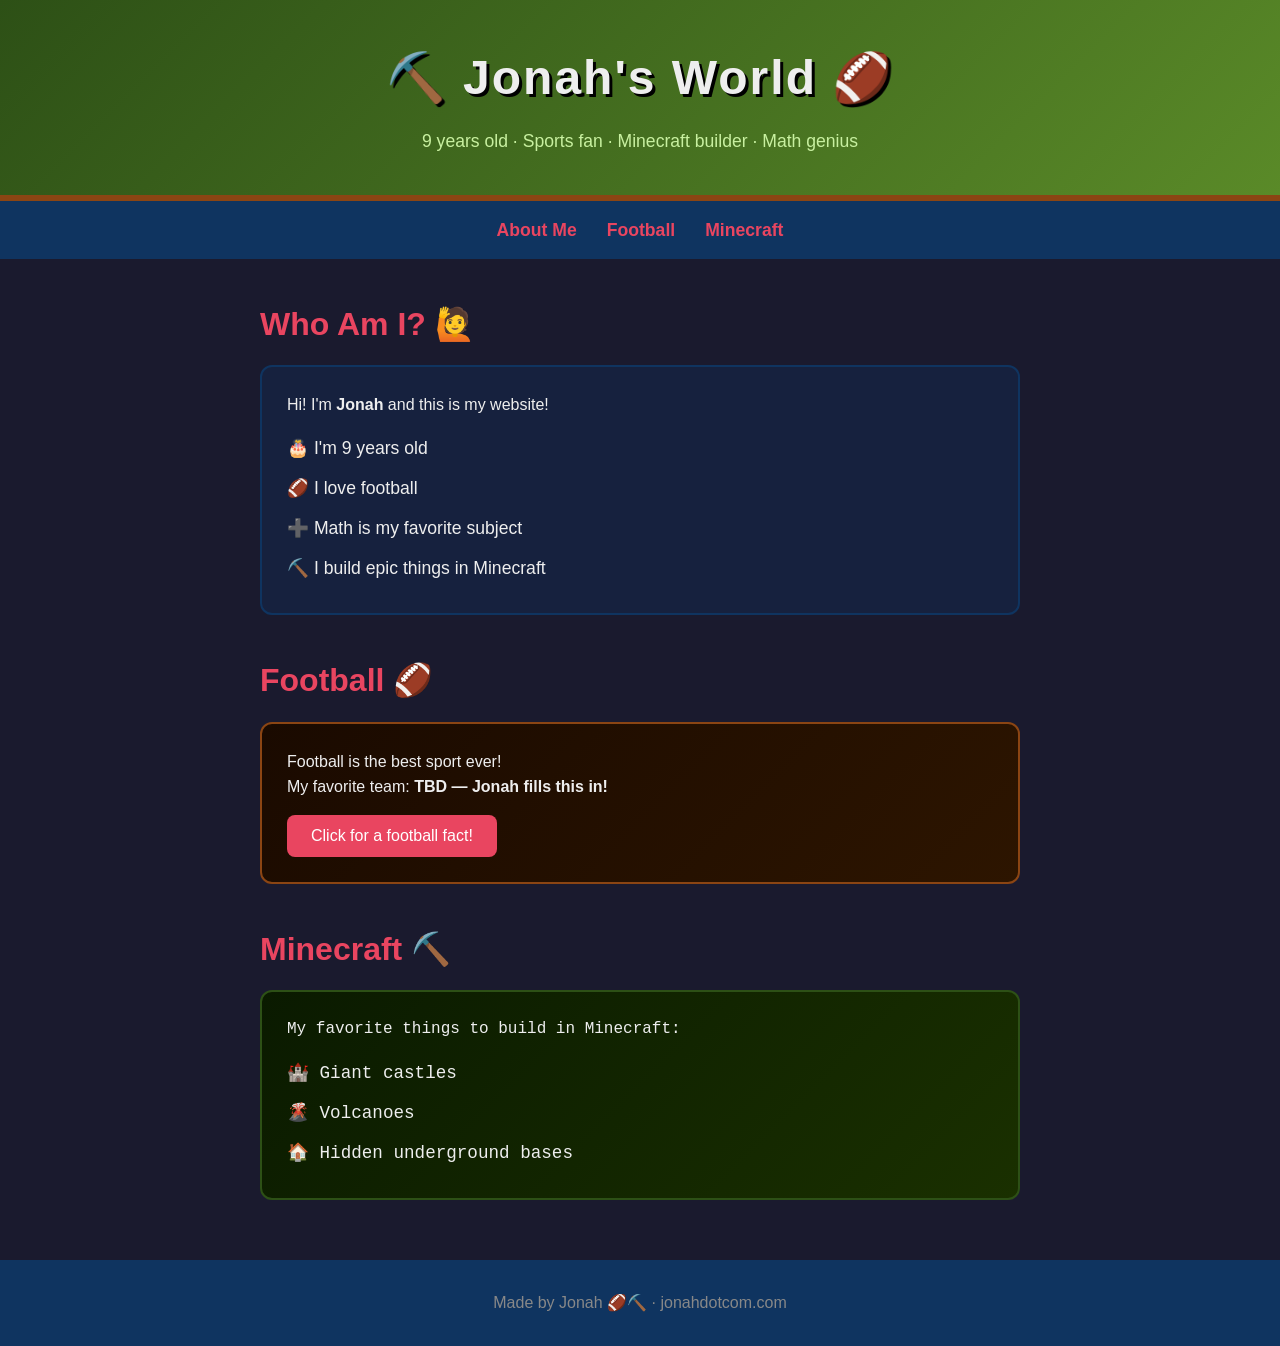
==== index.html @ eab2342b "Jonah's website - first launch" ====
<!DOCTYPE html>
  <html lang="en">
  <head>
    <meta charset="UTF-8" />
    <meta name="viewport" 
  content="width=device-width, initial-scale=1.0" 
  />
    <title>Jonah's World 🏈⛏️ </title>
    <link rel="stylesheet" href="style.css" />
  </head>
  <body>

    <!-- HEADER -->
    <header>
      <h1>⛏️  Jonah's World 🏈</h1>
      <p class="tagline">9 years old · Sports fan
  · Minecraft builder · Math genius</p>
    </header>

    <!-- NAVIGATION -->
    <nav>
      <a href="#about">About Me</a>
      <a href="#football">Football</a>
      <a href="#minecraft">Minecraft</a>
    </nav>

    <!-- WHO AM I SECTION -->
    <section id="about">
      <h2>Who Am I? 🙋</h2>
      <div class="card">
        <p>Hi! I'm <strong>Jonah</strong> and this
   is my website!</p>
        <ul>
          <li>🎂 I'm 9 years old</li>
          <li>🏈 I love football</li>
          <li>➕ Math is my favorite subject</li>
          <li>⛏️  I build epic things in
  Minecraft</li>
        </ul>
      </div>
    </section>

    <!-- FOOTBALL SECTION -->
    <section id="football">
      <h2>Football 🏈</h2>
      <div class="card football-card">
        <p>Football is the best sport ever!</p>
        <p>My favorite team: <strong>TBD — Jonah
  fills this in!</strong></p>
        <button id="football-btn">Click for a
  football fact!</button>
        <p id="football-fact" class="hidden"></p>
      </div>
    </section>

    <!-- MINECRAFT SECTION -->
    <section id="minecraft">
      <h2>Minecraft ⛏️ </h2>
      <div class="card minecraft-card">
        <p>My favorite things to build in
  Minecraft:</p>
        <ul>
          <li>🏰 Giant castles</li>
          <li>🌋 Volcanoes</li>
          <li>🏠 Hidden underground bases</li>
        </ul>
      </div>
    </section>

    <!-- FOOTER -->
    <footer>
      <p>Made by Jonah 🏈⛏️  · jonahdotcom.com</p>
    </footer>

    <script src="script.js"></script>
  </body>
  </html>
---- style.css ----
/* ===== RESET & BASE ===== */
  * {
    margin: 0;
    padding: 0;
    box-sizing: border-box;
  }

  body {
    font-family: 'Segoe UI', sans-serif;
    background-color: #1a1a2e;
    color: #eee;
    line-height: 1.6;
  }

  /* ===== HEADER ===== */
  header {
    background: linear-gradient(135deg, #2d5016,
  #5a8a28);
    text-align: center;
    padding: 40px 20px;
    border-bottom: 6px solid #8B4513;
  }

  header h1 {
    font-size: 3rem;
    text-shadow: 3px 3px 0px #000;
    letter-spacing: 2px;
  }

  .tagline {
    font-size: 1.1rem;
    margin-top: 10px;
    color: #c8f0a0;
  }

  /* ===== NAVIGATION ===== */
  nav {
    background: #0f3460;
    display: flex;
    justify-content: center;
    gap: 30px;
    padding: 15px;
    position: sticky;
    top: 0;
    z-index: 100;
  }

  nav a {
    color: #e94560;
    text-decoration: none;
    font-weight: bold;
    font-size: 1.1rem;
    transition: color 0.2s;
  }

  nav a:hover {
    color: #fff;
  }

  /* ===== SECTIONS ===== */
  section {
    max-width: 800px;
    margin: 40px auto;
    padding: 0 20px;
  }

  section h2 {
    font-size: 2rem;
    margin-bottom: 15px;
    color: #e94560;
  }

  /* ===== CARDS ===== */
  .card {
    background: #16213e;
    border-radius: 12px;
    padding: 25px;
    border: 2px solid #0f3460;
  }

  .card ul {
    list-style: none;
    margin-top: 10px;
  }

  .card ul li {
    padding: 6px 0;
    font-size: 1.1rem;
  }

  /* ===== FOOTBALL CARD ===== */
  .football-card {
    border-color: #8B4513;
    background: linear-gradient(135deg, #1a0a00,
  #2d1500);
  }

  /* ===== MINECRAFT CARD ===== */
  .minecraft-card {
    border-color: #2d5016;
    background: linear-gradient(135deg, #0a1a00,
  #1a3000);
    font-family: 'Courier New', monospace; /*
  Pixel-ish feel */
  }

  /* ===== BUTTON ===== */
  button {
    background: #e94560;
    color: white;
    border: none;
    padding: 12px 24px;
    border-radius: 8px;
    font-size: 1rem;
    cursor: pointer;
    margin-top: 15px;
    transition: transform 0.1s, background 0.2s;
  }

  button:hover {
    background: #c73652;
    transform: scale(1.05);
  }

  button:active {
    transform: scale(0.97);
  }

  /* ===== FOOTBALL FACT ===== */
  #football-fact {
    margin-top: 15px;
    font-style: italic;
    color: #c8f0a0;
    font-size: 1.05rem;
  }

  .hidden {
    display: none;
  }

  /* ===== FOOTER ===== */
  footer {
    text-align: center;
    padding: 30px;
    background: #0f3460;
    color: #888;
    margin-top: 60px;
  }
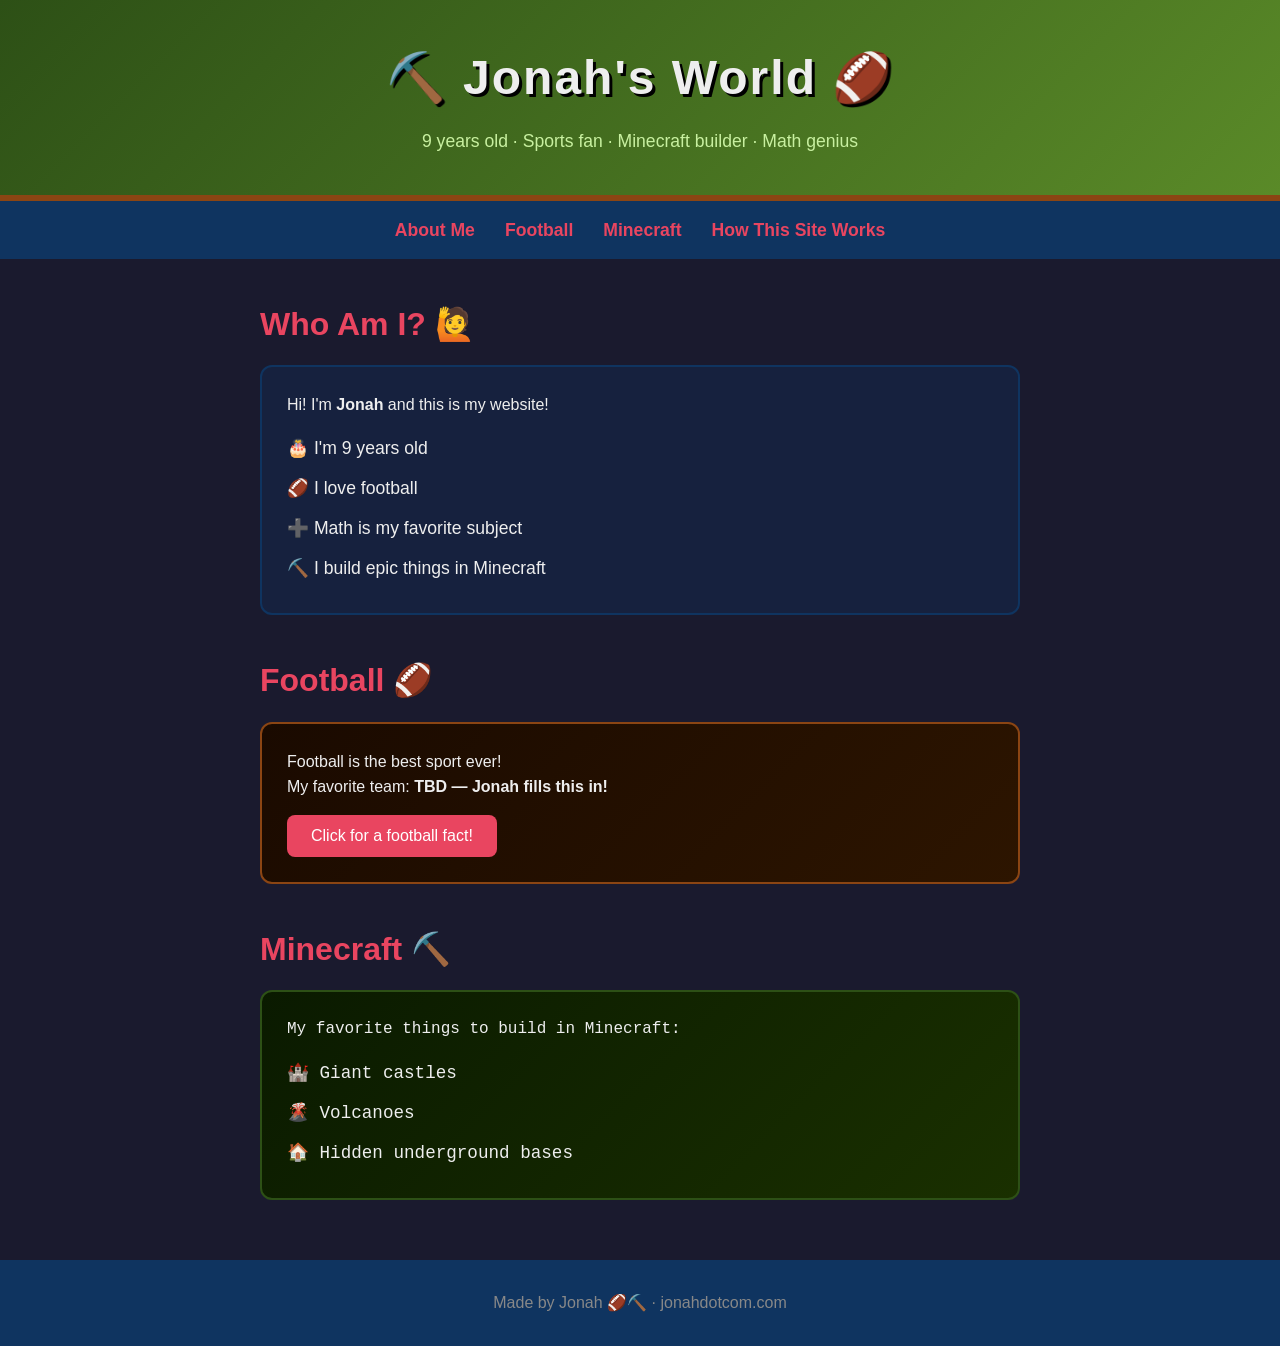
==== commit 4fbf74a6: "add about-this-site page with kid-friendly explanations" ====
--- a/index.html
+++ b/index.html
@@ -22,6 +22,7 @@
       <a href="#about">About Me</a>
       <a href="#football">Football</a>
       <a href="#minecraft">Minecraft</a>
+      <a href="about-this-site.html">How This Site Works</a>
     </nav>
 
     <!-- WHO AM I SECTION -->
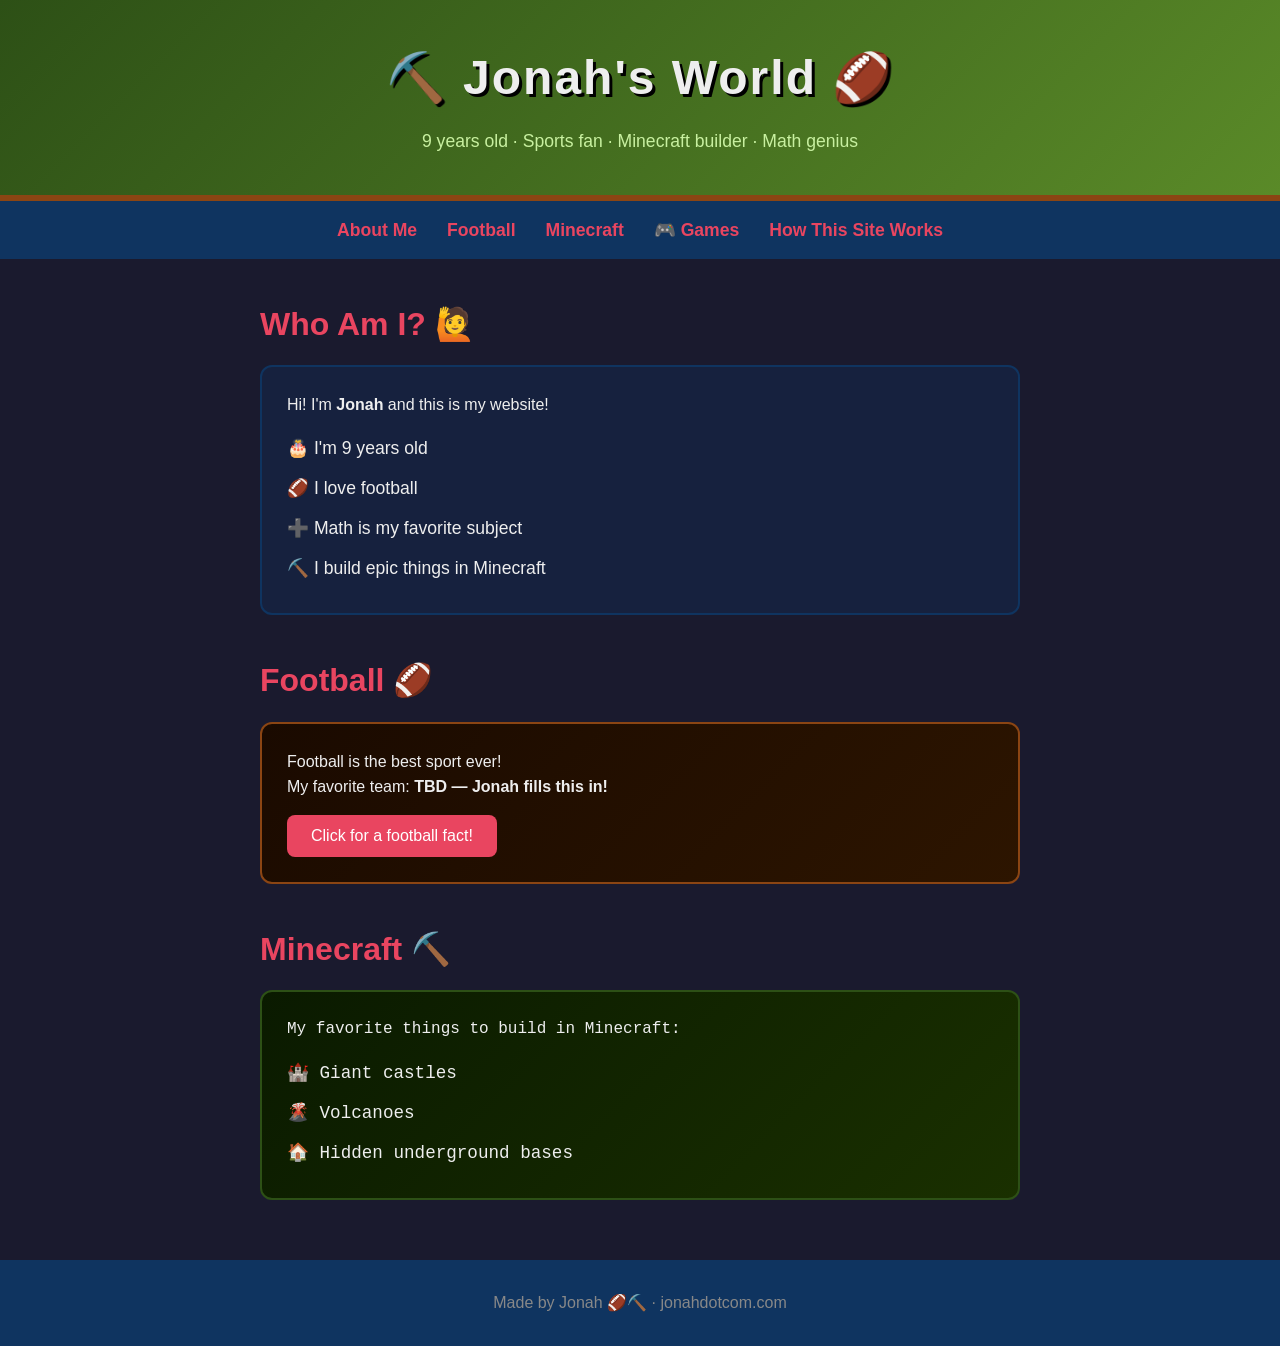
==== commit fee313e7: "add games page template and nav links" ====
--- a/index.html
+++ b/index.html
@@ -22,6 +22,7 @@
       <a href="#about">About Me</a>
       <a href="#football">Football</a>
       <a href="#minecraft">Minecraft</a>
+      <a href="games.html">🎮 Games</a>
       <a href="about-this-site.html">How This Site Works</a>
     </nav>
 
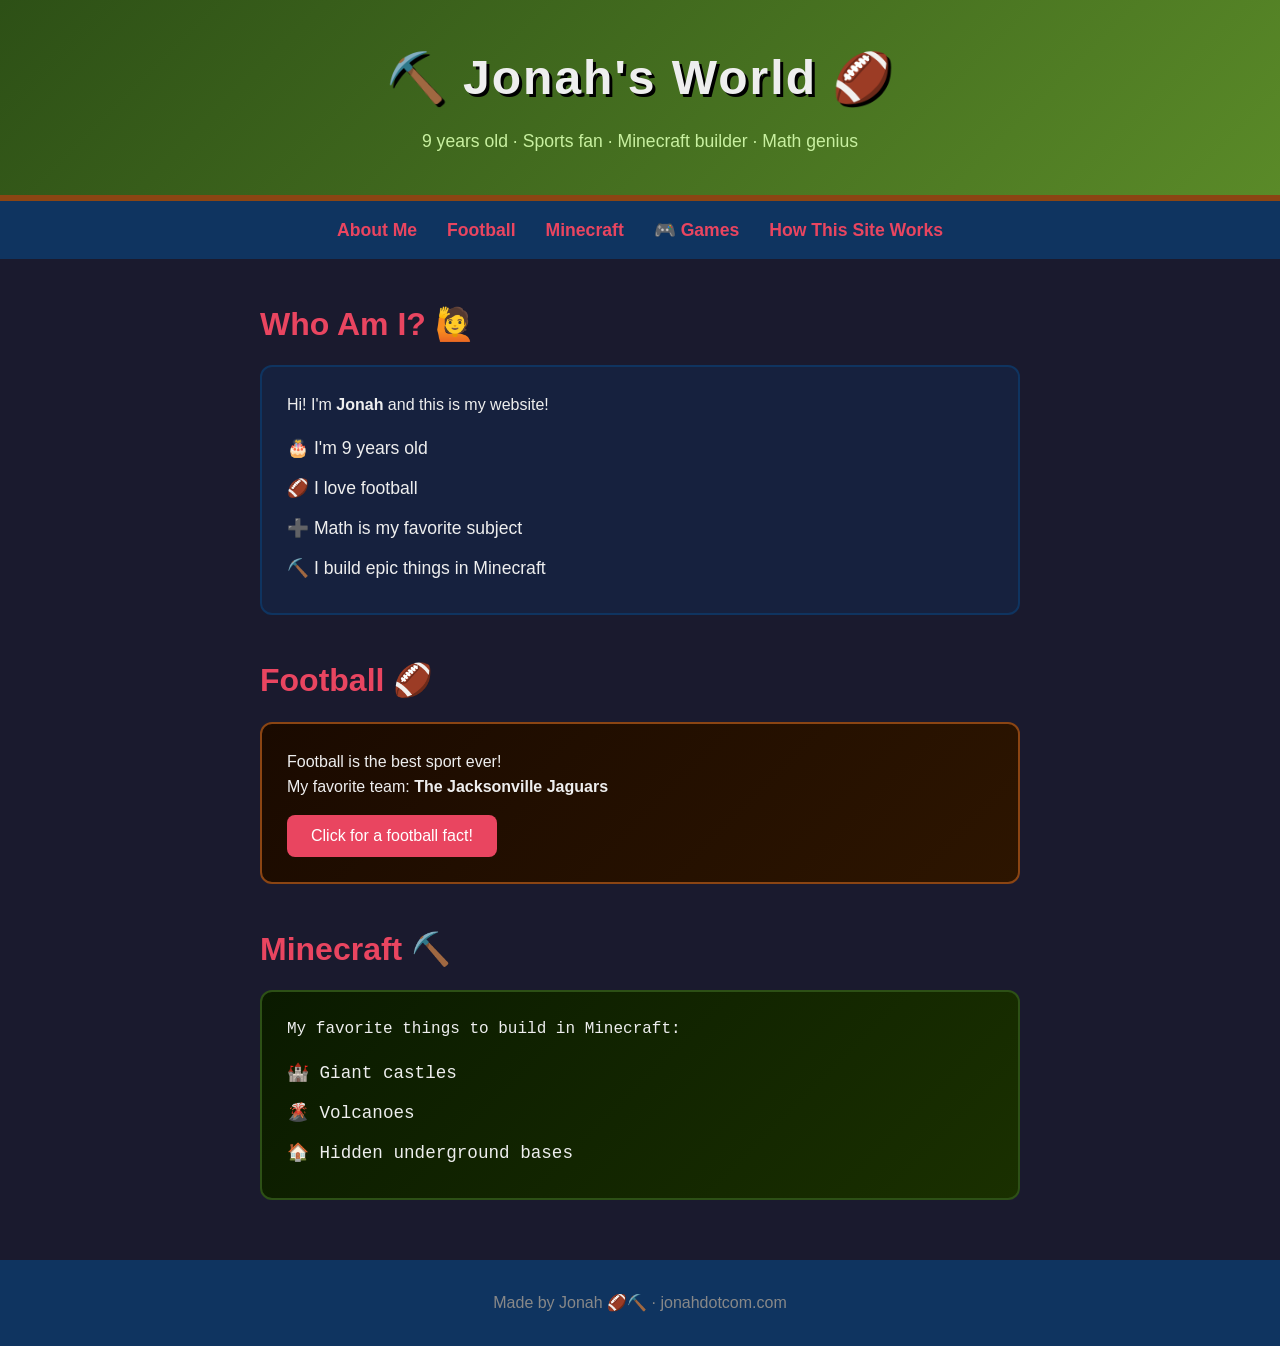
==== commit 30e549d6: "Added Jonah's favorite football team" ====
--- a/index.html
+++ b/index.html
@@ -47,8 +47,7 @@
       <h2>Football 🏈</h2>
       <div class="card football-card">
         <p>Football is the best sport ever!</p>
-        <p>My favorite team: <strong>TBD — Jonah
-  fills this in!</strong></p>
+        <p>My favorite team: <strong>The Jacksonville Jaguars</strong></p>
         <button id="football-btn">Click for a
   football fact!</button>
         <p id="football-fact" class="hidden"></p>
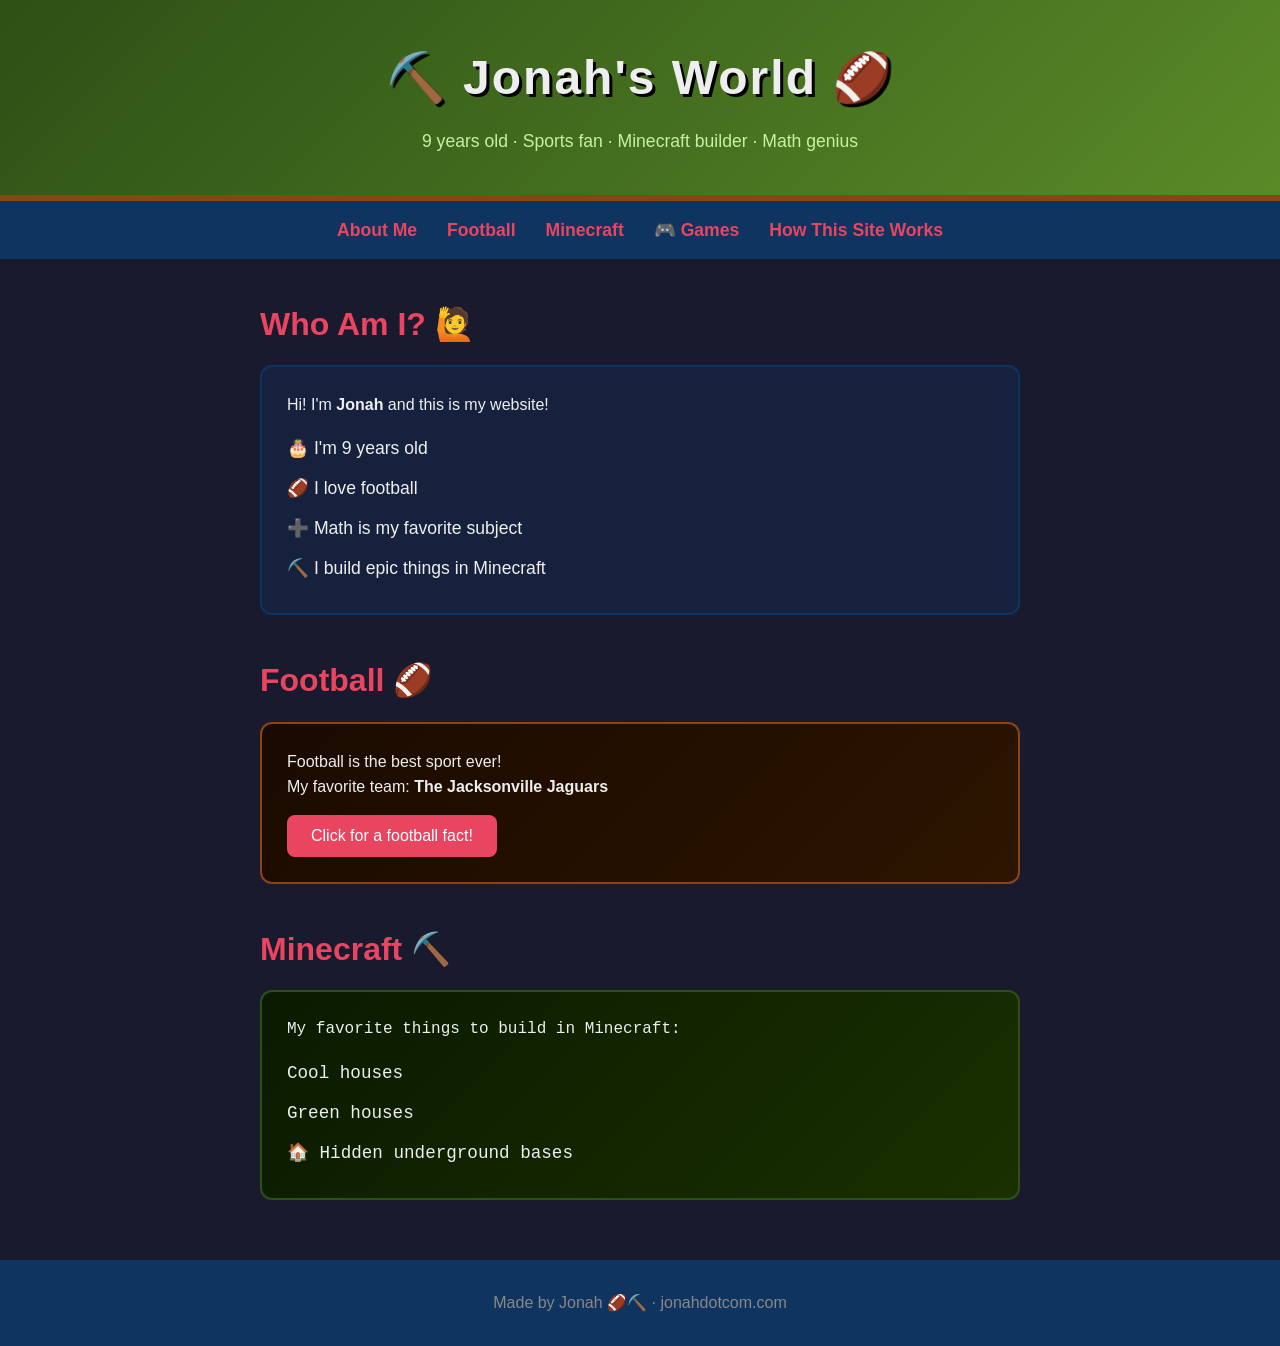
==== commit 95bad3d1: "Added a fact in the football facts tool" ====
--- a/index.html
+++ b/index.html
@@ -61,8 +61,8 @@
         <p>My favorite things to build in
   Minecraft:</p>
         <ul>
-          <li>🏰 Giant castles</li>
-          <li>🌋 Volcanoes</li>
+          <li>Cool houses</li>
+          <li>Green houses</li>
           <li>🏠 Hidden underground bases</li>
         </ul>
       </div>
